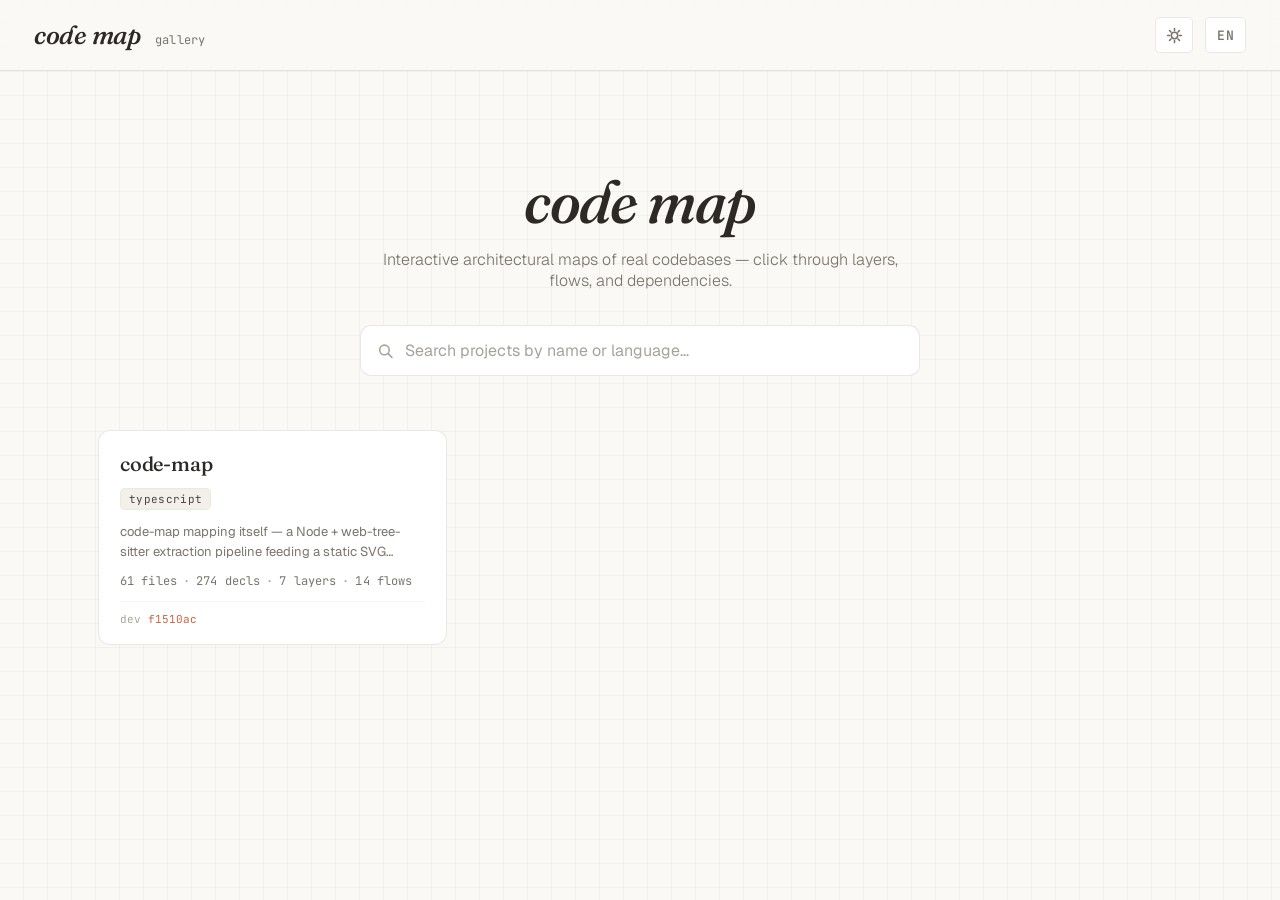
==== index.html @ 2a561281 "feat: code-map gallery — searchable GitHub Pages showcase Static gallery of code-map outputs. A cent" ====
<!doctype html>
<html lang="en" id="html-root">
<head>
<meta charset="utf-8" />
<meta name="viewport" content="width=device-width, initial-scale=1" />
<title>code map · gallery</title>

<link rel="preconnect" href="https://fonts.googleapis.com">
<link rel="preconnect" href="https://fonts.gstatic.com" crossorigin>
<link href="https://fonts.googleapis.com/css2?family=Fraunces:opsz,wght@9..144,400;9..144,500;9..144,600&family=Geist:wght@300;400;500;600&family=JetBrains+Mono:wght@400;500;600&display=swap" rel="stylesheet">

<!-- design tokens, fonts, light/dark theme — reused verbatim from the synced viewer -->
<link rel="stylesheet" href="./viewer/style.css" />
<link rel="stylesheet" href="./landing.css" />
</head>
<body class="landing">

<header class="topbar">
  <div class="brand">
    <div class="project" id="site-title">code map</div>
    <div class="build-info" id="site-sub">gallery</div>
  </div>
  <div class="controls">
    <button class="theme-toggle" id="theme-toggle" type="button" aria-label="toggle theme">
      <svg class="icon-moon" viewBox="0 0 16 16" fill="currentColor" aria-hidden="true">
        <path d="M6 1.5a6.5 6.5 0 1 0 8.5 8.5A5.5 5.5 0 0 1 6 1.5z"/>
      </svg>
      <svg class="icon-sun" viewBox="0 0 16 16" fill="none" stroke="currentColor" stroke-width="1.5" stroke-linecap="round" aria-hidden="true">
        <circle cx="8" cy="8" r="3"/>
        <path d="M8 1.5v1.8 M8 12.7v1.8 M1.5 8h1.8 M12.7 8h1.8 M3.4 3.4l1.27 1.27 M11.33 11.33l1.27 1.27 M3.4 12.6l1.27-1.27 M11.33 4.67l1.27-1.27"/>
      </svg>
    </button>
    <button class="lang-toggle" id="lang-toggle" type="button" aria-label="switch language">EN</button>
  </div>
</header>

<main class="landing-main">
  <section class="hero">
    <h1 class="hero-title" id="hero-title">code map</h1>
    <p class="hero-tagline" id="hero-tagline"></p>
    <div class="search" role="search">
      <svg class="search-icon" viewBox="0 0 16 16" fill="none" stroke="currentColor" stroke-width="1.5" stroke-linecap="round" aria-hidden="true">
        <circle cx="7" cy="7" r="4.5"/>
        <path d="M10.5 10.5 14 14"/>
      </svg>
      <input id="search" type="search" autocomplete="off" spellcheck="false" />
    </div>
  </section>

  <section class="gallery" id="gallery" aria-live="polite"></section>
  <p class="gallery-note" id="gallery-note" hidden></p>
</main>

<script type="module" src="./landing.js"></script>
</body>
</html>
---- viewer/style.css ----
:root {
  --bg-0:        #0a0e13;
  --bg-1:        #0f141b;
  --bg-2:        #161c25;
  --bg-3:        #1d2530;
  --line-faint:  rgba(140, 180, 220, 0.045);
  --line:        rgba(140, 180, 220, 0.10);
  --line-strong: rgba(140, 180, 220, 0.22);

  --text-0:      #e8ecf2;
  --text-1:      #b7bfcc;
  --text-2:      #7c8696;
  --text-3:      #525c6b;

  --accent:      #e9a771;          /* copper */
  --accent-dim:  rgba(233, 167, 113, 0.22);
  --accent-glow: rgba(233, 167, 113, 0.55);
  --cyan:        #7ad3e6;           /* edge cyan */
  --cyan-dim:    rgba(122, 211, 230, 0.32);
  --warn:        #d68b8b;

  --header-bg:      rgba(10, 14, 19, 0.86);
  --shadow-panel:   rgba(0, 0, 0, 0.22);
  --shadow-tooltip: rgba(0, 0, 0, 0.50);
  --shadow-zoom:    rgba(0, 0, 0, 0.32);
  --scroll-hover:   #2a3340;

  --font-display: "Fraunces", Georgia, serif;
  --font-ui:      "Geist", ui-sans-serif, system-ui, sans-serif;
  --font-mono:    "JetBrains Mono", ui-monospace, "SF Mono", Menlo, monospace;

  /* type scale — driven by body.fs-{small,medium,large}. 14 / 16 / 18 ratio.
     NOTE: derived values like calc(380px * var(--fs-scale)) must be written at
     the point of use, not declared here — a custom property defined on :root
     locks in the var() at :root, ignoring body-level overrides. */
  --fs-scale: 1;
}

body.fs-small  { --fs-scale: 0.875; }
body.fs-large  { --fs-scale: 1.125; }

/* light theme — warm cream / coral, inspired by claude.com */
body.light {
  --bg-0:        #faf9f6;          /* page */
  --bg-1:        #ffffff;          /* panels */
  --bg-2:        #f3f0ea;          /* subtle hover */
  --bg-3:        #e8e4d8;          /* emphasis */
  --line-faint:  rgba(60, 50, 40, 0.045);
  --line:        rgba(60, 50, 40, 0.11);
  --line-strong: rgba(60, 50, 40, 0.24);

  --text-0:      #2d2a26;
  --text-1:      #4a463f;
  --text-2:      #7a756c;
  --text-3:      #a8a39a;

  --accent:      #c96442;          /* claude warm orange */
  --accent-dim:  rgba(201, 100, 66, 0.16);
  --accent-glow: rgba(201, 100, 66, 0.38);
  --cyan:        #5c8bc9;
  --cyan-dim:    rgba(92, 139, 201, 0.30);
  --warn:        #c25555;

  --header-bg:      rgba(250, 249, 246, 0.88);
  --shadow-panel:   rgba(60, 50, 40, 0.10);
  --shadow-tooltip: rgba(60, 50, 40, 0.18);
  --shadow-zoom:    rgba(60, 50, 40, 0.12);
  --scroll-hover:   #c0b8aa;
}

* { box-sizing: border-box; }
html, body { margin: 0; padding: 0; height: 100%; background: var(--bg-0); color: var(--text-0); font-family: var(--font-ui); }

/* Theme cross-fade: only active for the brief window right after a manual theme
   toggle (body.theme-switching, added/removed in JS). Applying it to every
   element makes the whole UI — panels, SVG nodes, borders, text — ease between
   palettes together instead of snapping, which is what felt jarring before.
   It's temporary so it never interferes with hover/layout transitions. */
body.theme-switching,
body.theme-switching *,
body.theme-switching *::before,
body.theme-switching *::after {
  transition:
    background-color 0.4s cubic-bezier(0.4, 0, 0.2, 1),
    background-image 0.4s cubic-bezier(0.4, 0, 0.2, 1),
    color            0.4s cubic-bezier(0.4, 0, 0.2, 1),
    border-color     0.4s cubic-bezier(0.4, 0, 0.2, 1),
    fill             0.4s cubic-bezier(0.4, 0, 0.2, 1),
    stroke           0.4s cubic-bezier(0.4, 0, 0.2, 1) !important;
}
@media (prefers-reduced-motion: reduce) {
  body.theme-switching, body.theme-switching *,
  body.theme-switching *::before, body.theme-switching *::after { transition: none !important; }
}
body {
  /* full-height flex column: topbar (auto) + .layout (fills the rest). This
     replaces the old `.layout { height: calc(100vh - 57px) }` magic number, so
     the topbar can grow/shrink without re-deriving a hardcoded offset. */
  display: flex;
  flex-direction: column;
  overflow: hidden;
  /* blueprint grid background */
  background-image:
    linear-gradient(var(--line-faint) 1px, transparent 1px),
    linear-gradient(90deg, var(--line-faint) 1px, transparent 1px);
  background-size: 24px 24px;
  background-position: -1px -1px;
}

a { color: inherit; }
button { font-family: inherit; }

/* ---------- header ---------- */
header.topbar {
  position: sticky; top: 0; z-index: 50;
  flex: 0 0 auto;
  display: flex;
  justify-content: space-between;
  align-items: center;
  gap: 28px;
  padding: 17px 34px;
  border-bottom: 1px solid var(--line);
  background: var(--header-bg);
  backdrop-filter: blur(8px);
}

.brand {
  display: flex; align-items: baseline; gap: 14px;
}
.brand .project {
  font-family: var(--font-display);
  font-style: italic;
  font-weight: 500;
  font-size: 26px;
  letter-spacing: -0.01em;
  color: var(--text-0);
}
.brand .build-info {
  font-family: var(--font-mono);
  font-size: 12px;
  line-height: 1.4;
  color: var(--text-2);
  white-space: nowrap;
  letter-spacing: 0.02em;
}

.controls { display: flex; gap: 12px; align-items: center; }

.toggle {
  display: flex; gap: 1px; border: 1px solid var(--line); border-radius: 5px; padding: 2px;
  background: var(--bg-1);
}
.toggle[hidden] { display: none; }   /* core/all toggle is hidden in flow mode */
.toggle button {
  background: transparent; border: 0; color: var(--text-2);
  font-family: var(--font-mono); font-size: 13px; letter-spacing: 0.04em;
  padding: 6px 13px; cursor: pointer; border-radius: 3px;
  text-transform: uppercase;
}
.toggle button.active { background: var(--bg-3); color: var(--text-0); }
.toggle button:hover:not(.active) { color: var(--text-1); }

.theme-toggle, .lang-toggle, .export-toggle {
  background: var(--bg-1);
  border: 1px solid var(--line);
  border-radius: 5px;
  width: 38px; height: 36px;
  padding: 0;
  display: inline-flex; align-items: center; justify-content: center;
  color: var(--text-2);
  cursor: pointer;
  transition: color 0.15s, background 0.15s, border-color 0.15s;
}
.theme-toggle:hover, .lang-toggle:hover, .export-toggle:hover { color: var(--text-0); border-color: var(--line-strong); }
.theme-toggle svg, .lang-toggle svg, .export-toggle svg { width: 17px; height: 17px; display: block; }
.export-toggle[aria-busy="true"] { opacity: 0.5; pointer-events: none; }
.theme-toggle .icon-sun  { display: none; }
.theme-toggle .icon-moon { display: block; }
body.light .theme-toggle .icon-sun  { display: block; }
body.light .theme-toggle .icon-moon { display: none; }
.lang-toggle {
  font-family: var(--font-mono);
  font-size: 13px;
  font-weight: 600;
  letter-spacing: 0.02em;
  width: auto;
  padding: 0 11px;
}

/* ---------- main layout ---------- */
.layout {
  position: relative;
  display: flex;
  flex: 1 1 auto;
  min-height: 0;          /* let the flex child own its height and scroll internally */
  overflow: hidden;       /* clip the panels during the slide-out so their shadows don't leak */
}

.canvas-wrap {
  position: relative;
  flex: 1;
  min-width: 0;           /* let the flex item shrink below its content's intrinsic width */
  overflow: auto;
  /* Reserve scrollbar space so its appearance/disappearance can't change clientWidth.
     Without this, applyZoom can fall into a ResizeObserver feedback loop where the
     SVG height crosses the scrollbar threshold each frame and the page visibly shakes. */
  scrollbar-gutter: stable;
  padding: 32px 28px 80px;
  cursor: grab;
  /* margin-right ← right detail panel; margin-left ← left flow sidebar. */
  transition: margin 280ms cubic-bezier(0.4, 0, 0.2, 1);
}
.canvas-wrap.panning { cursor: grabbing; }
.canvas-wrap.panning * { cursor: grabbing !important; }   /* keep cursor consistent over nodes during a pan */
.layout.has-selection .canvas-wrap { margin-right: calc(380px * var(--fs-scale)); }
.layout.flow-active.flow-open .canvas-wrap { margin-left: calc(380px * var(--fs-scale)); }
.layout.commit-active.commit-open .canvas-wrap { margin-left: calc(380px * var(--fs-scale)); }

#map { display: block; }

/* ---------- right panel (overlay, slides in from the right) ---------- */
.detail {
  position: absolute;
  top: 0; right: 0; bottom: 0;
  width: calc(380px * var(--fs-scale));
  background: var(--bg-1);
  display: flex; flex-direction: column;
  border-left: 1px solid var(--line);
  box-shadow: -16px 0 32px var(--shadow-panel);
  transform: translateX(100%);
  transition: transform 280ms cubic-bezier(0.4, 0, 0.2, 1);
  z-index: 5;
}
.layout.has-selection .detail { transform: translateX(0); }

.detail-body {
  flex: 1 1 auto;
  min-height: 0; min-width: 0;
  padding: 28px 28px 24px;
  overflow-y: auto;
  overflow-x: hidden;      /* never scroll the panel sideways — long tokens wrap/clip instead */
  display: flex; flex-direction: column; gap: 22px;
}

/* language counts pinned to the bottom of the detail panel */
.lang-stats {
  flex: 0 0 auto;
  padding: 20px 28px 24px;
  border-top: 1px solid var(--line);
  display: flex; flex-direction: column; gap: 10px;
}
.lang-stat {
  display: flex; align-items: center; gap: 12px;
  font-family: var(--font-mono);
  font-size: calc(14px * var(--fs-scale));
  color: var(--text-1);
}
.lang-stat::before {
  content: "";
  display: block;
  width: 10px; height: 10px;
  border-radius: 50%;
  background: var(--lang-color, var(--lang-default));
  flex-shrink: 0;
}
.lang-stat b {
  margin-left: auto;
  color: var(--text-0);
  font-weight: 500;
  font-variant-numeric: tabular-nums;
}

.detail .empty {
  margin-top: 80px;
  color: var(--text-3);
  font-family: var(--font-mono);
  font-size: calc(12px * var(--fs-scale));
  line-height: 1.7;
  text-align: center;
}
.detail .empty .hint {
  margin-top: 18px;
  display: inline-block;
  padding: 8px 14px;
  border: 1px dashed var(--line);
  border-radius: 4px;
  color: var(--text-2);
}

.kicker {
  font-family: var(--font-mono);
  font-size: calc(10.5px * var(--fs-scale));
  color: var(--text-3);
  overflow-wrap: anywhere;
}

.class-title {
  font-family: var(--font-display);
  font-weight: 500;
  font-size: calc(24px * var(--fs-scale));
  letter-spacing: -0.015em;
  line-height: 1.2;
  margin: 6px 0 0;
  overflow-wrap: anywhere;
  color: var(--text-0);
}
.class-title em {
  font-style: italic;
  color: var(--accent);
}
/* When the title holds a full function signature, use mono + a calmer size so
   long signatures stay readable instead of dominating the panel. */
.class-title.is-signature {
  font-family: var(--font-mono);
  font-weight: 500;
  font-size: calc(15px * var(--fs-scale));
  letter-spacing: 0;
  line-height: 1.4;
}

.class-kind {
  display: inline-block;
  margin-top: 10px;
  padding: 2px 8px;
  border: 1px solid var(--line);
  border-radius: 3px;
  font-family: var(--font-mono);
  font-size: calc(10.5px * var(--fs-scale));
  color: var(--text-2);
  max-width: 100%;
  word-break: break-all;
}

.tag-row {
  display: flex; flex-wrap: wrap; gap: 6px;
  margin-top: 8px;
}
.tag-chip {
  font-family: var(--font-mono);
  font-size: calc(10px * var(--fs-scale));
  padding: 2px 7px;
  border-radius: 3px;
  background: var(--accent-dim);
  color: var(--accent);
  border: 1px solid var(--accent-dim);
}
.tag-chip.muted {
  background: transparent;
  color: var(--text-2);
  border-color: var(--line);
}

.path-row {
  display: flex; align-items: stretch; gap: 0;
  border: 1px solid var(--line);
  border-radius: 4px;
  background: var(--bg-2);
  font-family: var(--font-mono);
  font-size: calc(11.5px * var(--fs-scale));
  overflow: hidden;
  flex-shrink: 0;
}
.path-row .path-at { padding: 8px 8px 8px 10px; color: var(--accent); }
.path-row .path-text {
  flex: 1; padding: 8px 4px 8px 0;
  color: var(--text-1);
  word-break: break-all;
  line-height: 1.5;
  cursor: text;
}
.path-row .copy {
  border: 0; border-left: 1px solid var(--line);
  background: transparent; color: var(--text-2);
  padding: 0 12px; cursor: pointer; font-family: var(--font-mono); font-size: calc(11px * var(--fs-scale));
  min-width: 72px;            /* sized for the longest label ("copied"/"failed") so the row doesn't reflow */
  text-align: center;
  transition: color 0.15s, background 0.15s;
}
.path-row .copy:hover { color: var(--text-0); background: var(--bg-3); }
.path-row .copy.ok { color: var(--accent); }

.description {
  font-family: var(--font-display);
  font-size: calc(16px * var(--fs-scale)); line-height: 1.55;
  color: var(--text-1);
  font-weight: 400;
  /* break inside unspaced slash-runs like "OpenAI/Anthropic/Qwen/Kimi" so the
     paragraph wraps within the panel instead of forcing a sideways scroll. */
  overflow-wrap: anywhere;
}
.description em { font-style: italic; color: var(--text-0); }
.description.muted { color: var(--text-3); font-style: italic; font-size: calc(13px * var(--fs-scale)); }

.meta-grid {
  display: grid; grid-template-columns: 1fr 1fr; gap: 1px;
  background: var(--line);
  border: 1px solid var(--line);
  border-radius: 4px;
  overflow: hidden;
  flex-shrink: 0;
}
.meta-grid .cell {
  background: var(--bg-1);
  padding: 12px 14px;
  display: flex; flex-direction: column; gap: 4px;
  min-width: 0;            /* let the 1fr columns shrink so a long value can't break the grid */
}
.meta-grid .cell .label {
  font-family: var(--font-mono); font-size: calc(10px * var(--fs-scale));
  color: var(--text-3);
}
.meta-grid .cell .value {
  font-family: var(--font-mono); font-size: calc(15px * var(--fs-scale)); color: var(--text-0);
  font-weight: 500;
  /* numbers fit; a long value (e.g. a file name) truncates with … (full text on
     hover via the cell's title) rather than blowing out the table layout. */
  overflow: hidden; text-overflow: ellipsis; white-space: nowrap;
}

.section-h {
  font-family: var(--font-mono); font-size: calc(10.5px * var(--fs-scale));
  color: var(--text-3);
  margin: 4px 0 0;
  padding-bottom: 8px; border-bottom: 1px solid var(--line);
}

.edge-list { display: flex; flex-direction: column; gap: 4px; margin-top: 8px; }
.edge-row {
  display: flex; flex-direction: column;
  padding: 6px 10px;
  border-radius: 3px;
  font-family: var(--font-mono); font-size: calc(11.5px * var(--fs-scale));
  color: var(--text-1);
  cursor: pointer;
  transition: background 0.12s, color 0.12s;
}
.edge-row:hover { background: var(--bg-2); color: var(--text-0); }
.edge-row-main {
  display: flex; align-items: center; gap: 8px;
  min-width: 0;       /* allow children to shrink below intrinsic width */
}
.edge-row .arrow { color: var(--cyan); flex: 0 0 auto; }
.edge-row .edge-name {
  flex: 1 1 auto;
  min-width: 0;
  overflow: hidden;
  text-overflow: ellipsis;
  white-space: nowrap;
}
.edge-row .kind {
  flex: 0 0 auto;
  font-size: calc(9.5px * var(--fs-scale)); color: var(--text-3);
}
.edge-row .edge-pkg {
  margin-top: 2px;
  padding-left: 16px;      /* aligns with name (arrow ~10px + gap 8) */
  font-size: calc(10px * var(--fs-scale));
  color: var(--text-3);
  overflow-wrap: anywhere;
  line-height: 1.35;
}
.edge-row.is-out .arrow::before { content: "→"; }
.edge-row.is-in  .arrow::before { content: "←"; }
.edge-row.is-in .edge-name { color: var(--text-2); }

.subhint { font-family: var(--font-mono); font-size: calc(11px * var(--fs-scale)); color: var(--text-3); margin-top: 6px; }

/* ---------- SVG node styles ---------- */
.layer-band rect.bg { fill: var(--bg-1); stroke: var(--line); stroke-width: 1; }
.layer-band .label {
  font-family: var(--font-display);
  font-style: italic;
  font-weight: 500;
  font-size: calc(22px * var(--fs-scale));
  fill: var(--text-1);
  letter-spacing: -0.01em;
}
.layer-band .summary {
  font-family: var(--font-mono);
  font-size: calc(10.5px * var(--fs-scale));
  fill: var(--text-3);
}
.layer-band .count {
  font-family: var(--font-mono);
  font-size: calc(10.5px * var(--fs-scale));
  fill: var(--text-2);
  text-anchor: end;
}

.node.flow-hub rect { stroke-dasharray: 4 3; opacity: 0.55; }
.node.flow-core rect { stroke: var(--accent); stroke-width: 1.8; }

/* ---------- left flow / commit sidebars (slide in from the left, mirror .detail) ---------- */
.flow-sidebar, .commit-sidebar {
  position: absolute;
  top: 0; left: 0; bottom: 0;
  width: calc(380px * var(--fs-scale));   /* match the right detail panel width */
  background: var(--bg-1);
  display: flex; flex-direction: column;
  border-right: 1px solid var(--line);
  box-shadow: 16px 0 32px var(--shadow-panel);
  transform: translateX(-100%);
  transition: transform 280ms cubic-bezier(0.4, 0, 0.2, 1);
  z-index: 5;
}
.layout.flow-active.flow-open .flow-sidebar { transform: translateX(0); }
.layout.commit-active.commit-open .commit-sidebar { transform: translateX(0); }

.flow-sidebar-head, .commit-sidebar-head {
  flex: 0 0 auto;
  display: flex; align-items: center; justify-content: space-between;
  gap: 10px;
  padding: 18px 14px 14px 22px;
  border-bottom: 1px solid var(--line);
}
.flow-sidebar-title, .commit-sidebar-title {
  font-family: var(--font-display);
  font-style: italic;
  font-weight: 500;
  font-size: calc(18px * var(--fs-scale));
  color: var(--text-1);
}
.flow-collapse, .flow-expand, .commit-collapse, .commit-expand {
  background: var(--bg-1);
  border: 1px solid var(--line);
  border-radius: 5px;
  width: 28px; height: 28px;
  padding: 0;
  display: inline-flex; align-items: center; justify-content: center;
  color: var(--text-2); cursor: pointer;
  transition: color 0.15s, background 0.15s, border-color 0.15s;
}
.flow-collapse:hover, .flow-expand:hover, .commit-collapse:hover, .commit-expand:hover { color: var(--text-0); border-color: var(--line-strong); }
.flow-collapse svg, .flow-expand svg, .commit-collapse svg, .commit-expand svg { width: 15px; height: 15px; display: block; }

.flow-list, .commit-list {
  flex: 1 1 auto;
  min-height: 0;
  overflow-y: auto;
  overflow-x: hidden;      /* names/descriptions wrap; never scroll sideways */
  padding: 12px 12px 20px;
  display: flex; flex-direction: column; gap: 4px;
}
.flow-item, .commit-item {
  display: flex; flex-direction: column; gap: 3px;
  width: 100%;
  text-align: left;
  background: transparent;
  border: 1px solid transparent;
  border-radius: 5px;
  padding: 9px 12px;
  cursor: pointer;
  color: var(--text-1);
  transition: background 0.12s, border-color 0.12s, color 0.12s;
}
.flow-item:hover, .commit-item:hover { background: var(--bg-2); color: var(--text-0); }
.flow-item.active, .commit-item.active { background: var(--accent-dim); border-color: var(--accent-dim); }
/* active item: accent color only — NOT font-weight. Bolding a name that contains
   CJK falls back to synthetic bold (no real 600 in many CJK fonts), which widens
   glyphs, shifts the wrap point, and makes the item's height jump on selection. */
.flow-item.active .flow-item-name, .commit-item.active .commit-item-name { color: var(--accent); }
.flow-item-name, .commit-item-name {
  font-family: var(--font-mono);
  font-size: calc(12.5px * var(--fs-scale));
  letter-spacing: 0.01em;
  overflow-wrap: anywhere;
  line-height: 1.35;
}
.flow-item-desc, .commit-item-desc {
  font-family: var(--font-ui);
  font-size: calc(11px * var(--fs-scale));
  color: var(--text-3);
  line-height: 1.4;
  overflow-wrap: anywhere;
}
.flow-item.active .flow-item-desc, .commit-item.active .commit-item-desc { color: var(--text-2); }

/* commit items whose changed files map to no class in the graph (dimmed name + note) */
.commit-item.no-match .commit-item-name { color: var(--text-3); }
.commit-note { font-family: var(--font-ui); font-size: calc(10.5px * var(--fs-scale)); color: var(--text-3); padding: 2px 0 0; }

/* collapsed-state expand handle — a thin tab on the left edge (flow / commit) */
.flow-expand, .commit-expand {
  position: absolute;
  top: 50%; left: 0;
  transform: translateY(-50%);
  width: 22px; height: 64px;
  border-left: 0;
  border-top-left-radius: 0; border-bottom-left-radius: 0;
  box-shadow: 6px 0 16px var(--shadow-zoom);
  z-index: 4;
  display: none;
}
.layout.flow-active:not(.flow-open) .flow-expand { display: inline-flex; }
.layout.commit-active:not(.commit-open) .commit-expand { display: inline-flex; }

.node { cursor: pointer; }
.node rect {
  fill: var(--bg-2);
  stroke: var(--line-strong);
  stroke-width: 1;
  transition: fill 0.18s, stroke 0.18s, stroke-width 0.18s;
}
.node rect.lang-stripe {
  /* a thin left-edge stripe colored by language */
  stroke: none;
  pointer-events: none;
}
.node .nlabel {
  font-family: var(--font-mono);
  font-size: calc(11px * var(--fs-scale));
  fill: var(--text-1);
  pointer-events: none;
  dominant-baseline: middle;
}
.node:hover rect:not(.lang-stripe) {
  fill: var(--bg-3);
  stroke: var(--text-2);
}
.node:hover .nlabel { fill: var(--text-0); }

.node.selected rect:not(.lang-stripe) {
  fill: var(--accent-dim);
  stroke: var(--accent);
  stroke-width: 1.5;
  filter: drop-shadow(0 0 6px var(--accent-glow));
}
.node.selected .nlabel { fill: var(--accent); font-weight: 600; }

.node.dimmed { opacity: 0.18; }
.node.peer rect:not(.lang-stripe) { stroke: var(--cyan); stroke-width: 1.5; }
.node.peer .nlabel { fill: var(--cyan); }

/* language palette — each gets a distinct hue for the stripe + header chip */
:root {
  --lang-kotlin:     #b08bff;
  --lang-java:       #f4a261;
  --lang-python:     #7ad3e6;
  --lang-go:         #5dcfd6;
  --lang-rust:       #e6826b;
  --lang-typescript: #5d8fe6;
  --lang-javascript: #e6c25d;
  --lang-default:    #8b8b8b;
}

.lang-tag {
  font-family: var(--font-mono);
  color: var(--text-1);
  font-size: calc(10.5px * var(--fs-scale));
  letter-spacing: 0.02em;
}

.edge {
  fill: none;
  stroke: var(--line);
  stroke-width: 1;
  pointer-events: none;
  transition: stroke 0.2s, stroke-width 0.2s, opacity 0.2s;
}
.edge.active {
  stroke: var(--cyan-dim);
  stroke-width: 1.4;
}
.edge.active.out { stroke: var(--accent); }
.edge.dimmed { opacity: 0.04; }

/* flow-mode edges: a calm resting orange that selection brings into focus.
   When a node is selected, the edges on its flow slice go `.active` (lit) and
   every other edge goes `.dimmed` — so a disabled (dimmed) node's connectors
   read as disabled too, instead of the whole flow staying fully highlighted. */
.edge.flow { stroke: var(--accent); opacity: 0.5; stroke-width: 1.4; }
.edge.flow.active { opacity: 1; stroke-width: 1.7; }
.edge.flow.dimmed { opacity: 0.05; }

/* tooltip */
.tooltip {
  position: fixed;
  pointer-events: none;
  background: var(--bg-3);
  border: 1px solid var(--line-strong);
  border-radius: 4px;
  padding: 6px 10px;
  font-family: var(--font-mono);
  font-size: calc(11px * var(--fs-scale));
  color: var(--text-0);
  z-index: 100;
  white-space: nowrap;
  opacity: 0;
  transition: opacity 0.1s;
  box-shadow: 0 6px 22px var(--shadow-tooltip);
}
.tooltip.visible { opacity: 1; }
.tooltip .pkg { color: var(--text-3); }

/* zoom controls (bottom-left overlay) */
.zoom-controls {
  position: absolute;
  bottom: 24px;
  left: 24px;
  display: flex;
  gap: 1px;
  background: var(--bg-2);
  border: 1px solid var(--line);
  border-radius: 6px;
  padding: 2px;
  z-index: 4;
  font-family: var(--font-mono);
  box-shadow: 0 4px 16px var(--shadow-zoom);
  user-select: none;
  /* slide clear of the flow sidebar when it opens (matches the panel transition) */
  transition: left 280ms cubic-bezier(0.4, 0, 0.2, 1);
}
.layout.flow-active.flow-open .zoom-controls { left: calc(380px * var(--fs-scale) + 24px); }
.layout.commit-active.commit-open .zoom-controls { left: calc(380px * var(--fs-scale) + 24px); }
.zoom-controls button {
  background: transparent;
  border: 0;
  color: var(--text-1);
  cursor: pointer;
  font-size: 14px;
  padding: 6px 10px;
  min-width: 32px;
  border-radius: 4px;
  font-family: inherit;
  transition: background 0.15s, color 0.15s;
}
.zoom-controls button:hover { background: var(--bg-3); color: var(--text-0); }
.zoom-controls button:active { background: var(--accent-dim); }
.zoom-controls .zoom-pct {
  font-size: 11px;
  letter-spacing: 0.04em;
  min-width: 58px;
}

/* error state */
.error-state {
  padding: 60px 28px;
  text-align: center;
  color: var(--text-2);
  font-family: var(--font-mono);
  font-size: calc(13px * var(--fs-scale));
  line-height: 1.7;
}
.error-state code {
  display: block;
  margin-top: 18px;
  padding: 14px 18px;
  background: var(--bg-2);
  border: 1px solid var(--line);
  border-radius: 4px;
  color: var(--accent);
  text-align: left;
  white-space: pre;
}

/* scrollbars */
::-webkit-scrollbar { width: 10px; height: 10px; }
::-webkit-scrollbar-track { background: var(--bg-0); }
::-webkit-scrollbar-thumb { background: var(--bg-3); border-radius: 5px; border: 2px solid var(--bg-0); }
::-webkit-scrollbar-thumb:hover { background: var(--scroll-hover); }
/* the corner where horizontal + vertical scrollbars meet — without this it
   falls back to the browser default (white), which shows as a stray light
   square in dark mode. Match the track so it disappears into the canvas. */
::-webkit-scrollbar-corner { background: var(--bg-0); }

/* responsive: side panels take the full viewport width on narrow screens */
@media (max-width: 900px) {
  .detail { width: 100%; }
  .flow-sidebar { width: 100%; }
}

/* dispatch (interface → implementor) flow edges: dashed, slightly muted */
.edge.flow.dispatch { stroke-dasharray: 5 4; stroke-opacity: 0.85; }
.dispatch-more { font: 500 11px var(--font-mono); fill: var(--text-2); }
---- landing.css ----
/* --------------------------------------------------------------------
   landing.css — gallery home page. Loaded AFTER viewer/style.css, so it
   inherits every design token (:root vars), the Fraunces/Geist/JetBrains
   fonts, and the .light theme palette — and overrides only the few global
   rules the viewer set for its full-screen app shell. Selectors are scoped
   to .landing / landing-only classes so nothing here can bleed back into the
   viewer when both share style.css tokens.
   -------------------------------------------------------------------- */

/* the viewer makes <body> a non-scrolling flex column; the gallery scrolls */
body.landing {
  display: block;
  overflow-y: auto;
  height: auto;
  min-height: 100%;
}

/* ---------- main ---------- */
.landing-main {
  max-width: 1140px;
  margin: 0 auto;
  padding: 0 28px 96px;
}

/* ---------- hero + search ---------- */
.hero {
  display: flex;
  flex-direction: column;
  align-items: center;
  text-align: center;
  padding: clamp(48px, 11vh, 116px) 0 40px;
}
.hero-title {
  font-family: var(--font-display);
  font-style: italic;
  font-weight: 500;
  font-size: clamp(38px, 6vw, 60px);
  letter-spacing: -0.02em;
  line-height: 1.05;
  margin: 0;
  color: var(--text-0);
}
.hero-tagline {
  font-family: var(--font-ui);
  font-size: 16px;
  font-weight: 300;
  color: var(--text-2);
  margin: 16px 0 0;
  max-width: 540px;
}

.search {
  position: relative;
  width: min(560px, 100%);
  margin-top: 34px;
}
.search-icon {
  position: absolute;
  left: 17px; top: 50%;
  transform: translateY(-50%);
  width: 17px; height: 17px;
  color: var(--text-3);
  pointer-events: none;
  transition: color 0.15s;
}
.search input {
  width: 100%;
  box-sizing: border-box;
  padding: 14px 18px 14px 44px;
  font-family: var(--font-ui);
  font-size: 16px;
  color: var(--text-0);
  background: var(--bg-1);
  border: 1px solid var(--line);
  border-radius: 11px;
  outline: none;
  transition: border-color 0.15s, box-shadow 0.15s, background 0.15s;
}
.search input::placeholder { color: var(--text-3); }
.search input:focus {
  border-color: var(--accent);
  box-shadow: 0 0 0 3px var(--accent-dim);
  background: var(--bg-0);
}
.search:focus-within .search-icon { color: var(--accent); }
/* hide the native search "x" clear button for a cleaner look */
.search input::-webkit-search-cancel-button { -webkit-appearance: none; appearance: none; }

/* ---------- gallery grid ---------- */
.gallery {
  display: grid;
  grid-template-columns: repeat(auto-fill, minmax(300px, 1fr));
  gap: 18px;
  margin-top: 14px;
}

.card {
  display: flex;
  flex-direction: column;
  gap: 12px;
  padding: 20px 21px 18px;
  background: var(--bg-1);
  border: 1px solid var(--line);
  border-radius: 12px;
  text-decoration: none;
  color: inherit;
  transition: border-color 0.16s, transform 0.16s, box-shadow 0.16s;
}
.card:hover {
  border-color: var(--accent);
  transform: translateY(-3px);
  box-shadow: 0 10px 30px -14px var(--shadow-panel);
}

.card-head { display: flex; align-items: baseline; justify-content: space-between; gap: 10px; }
.card-name {
  font-family: var(--font-display);
  font-weight: 500;
  font-size: 20px;
  letter-spacing: -0.01em;
  color: var(--text-0);
  word-break: break-word;
}
.card-tag {
  flex: 0 0 auto;
  font-family: var(--font-mono);
  font-size: 10px;
  letter-spacing: 0.06em;
  text-transform: uppercase;
  color: var(--text-3);
  border: 1px solid var(--line);
  border-radius: 4px;
  padding: 2px 6px;
}

.card-langs { display: flex; flex-wrap: wrap; gap: 6px; }
.lang-chip {
  font-family: var(--font-mono);
  font-size: 11px;
  letter-spacing: 0.03em;
  color: var(--text-1);
  background: var(--bg-2);
  border: 1px solid var(--line-faint);
  border-radius: 5px;
  padding: 3px 8px;
}

.card-desc {
  font-family: var(--font-ui);
  font-size: 13px;
  line-height: 1.5;
  color: var(--text-2);
  margin: 0;
  display: -webkit-box;
  -webkit-line-clamp: 2;
  -webkit-box-orient: vertical;
  overflow: hidden;
}

.card-stats {
  font-family: var(--font-mono);
  font-size: 12px;
  letter-spacing: 0.01em;
  color: var(--text-2);
  margin-top: auto;
}
.card-stats .dot { color: var(--text-3); margin: 0 6px; }
.card-git {
  font-family: var(--font-mono);
  font-size: 11px;
  color: var(--text-3);
  border-top: 1px solid var(--line-faint);
  padding-top: 10px;
}
.card-git .accent { color: var(--accent); }

/* ---------- empty / note ---------- */
.gallery-note {
  text-align: center;
  font-family: var(--font-ui);
  font-size: 15px;
  color: var(--text-2);
  margin-top: 64px;
}
.gallery-note code {
  font-family: var(--font-mono);
  font-size: 13px;
  color: var(--text-1);
  background: var(--bg-2);
  border: 1px solid var(--line);
  border-radius: 5px;
  padding: 2px 7px;
}
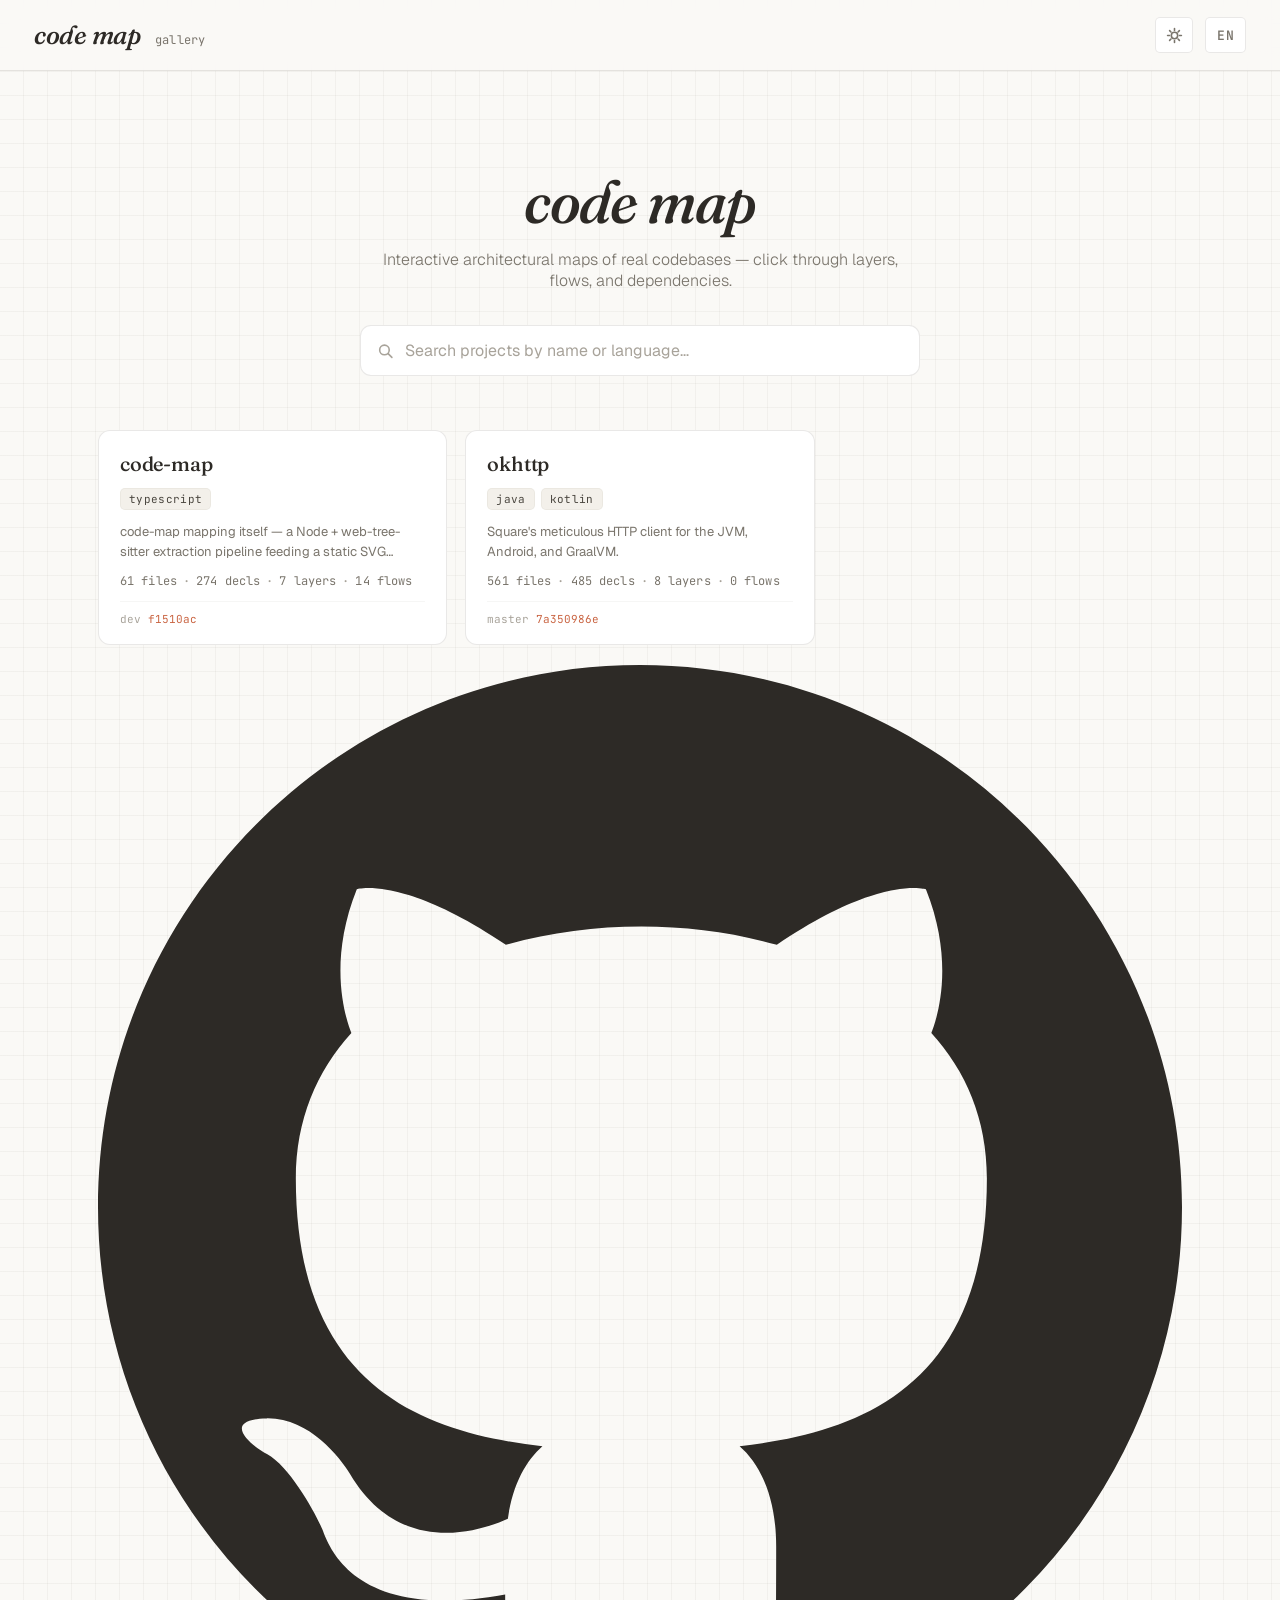
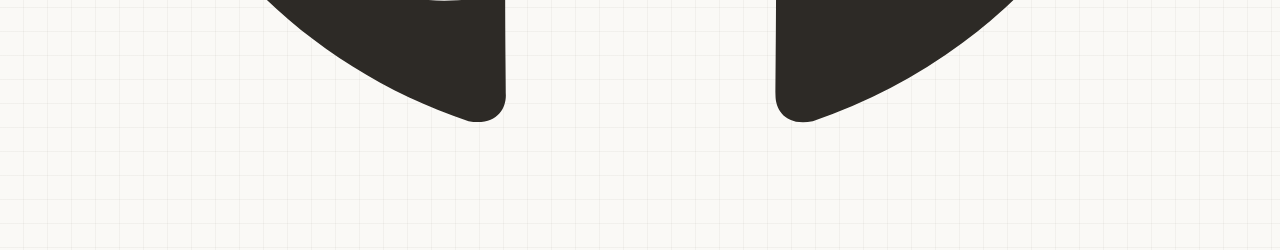
==== commit 4d1578e6: "feat: add home page CTA banner markup Co-Authored-By: Claude Opus 4.8 (1M context) <noreply@anthropi" ====
--- a/index.html
+++ b/index.html
@@ -49,6 +49,20 @@
 
   <section class="gallery" id="gallery" aria-live="polite"></section>
   <p class="gallery-note" id="gallery-note" hidden></p>
+
+  <!-- CTA: promote the free, open-source code-map plugin. Text filled by applyLang(). -->
+  <section class="cta" aria-labelledby="cta-title">
+    <div class="cta-text">
+      <h2 class="cta-title" id="cta-title"></h2>
+      <p class="cta-desc" id="cta-desc"></p>
+    </div>
+    <a class="cta-btn" href="https://github.com/MollyAI/code-map" target="_blank" rel="noopener noreferrer">
+      <svg class="cta-gh" viewBox="0 0 16 16" fill="currentColor" aria-hidden="true">
+        <path d="M8 0C3.58 0 0 3.58 0 8c0 3.54 2.29 6.53 5.47 7.59.4.07.55-.17.55-.38 0-.19-.01-.82-.01-1.49-2.01.37-2.53-.49-2.69-.94-.09-.23-.48-.94-.82-1.13-.28-.15-.68-.52-.01-.53.63-.01 1.08.58 1.23.82.72 1.21 1.87.87 2.33.66.07-.52.28-.87.51-1.07-1.78-.2-3.64-.89-3.64-3.95 0-.87.31-1.59.82-2.15-.08-.2-.36-1.02.08-2.12 0 0 .67-.21 2.2.82.64-.18 1.32-.27 2-.27.68 0 1.36.09 2 .27 1.53-1.04 2.2-.82 2.2-.82.44 1.1.16 1.92.08 2.12.51.56.82 1.27.82 2.15 0 3.07-1.87 3.75-3.65 3.95.29.25.54.73.54 1.48 0 1.07-.01 1.93-.01 2.2 0 .21.15.46.55.38A8.01 8.01 0 0 0 16 8c0-4.42-3.58-8-8-8z"/>
+      </svg>
+      <span id="cta-btn-label"></span>
+    </a>
+  </section>
 </main>
 
 <script type="module" src="./landing.js"></script>
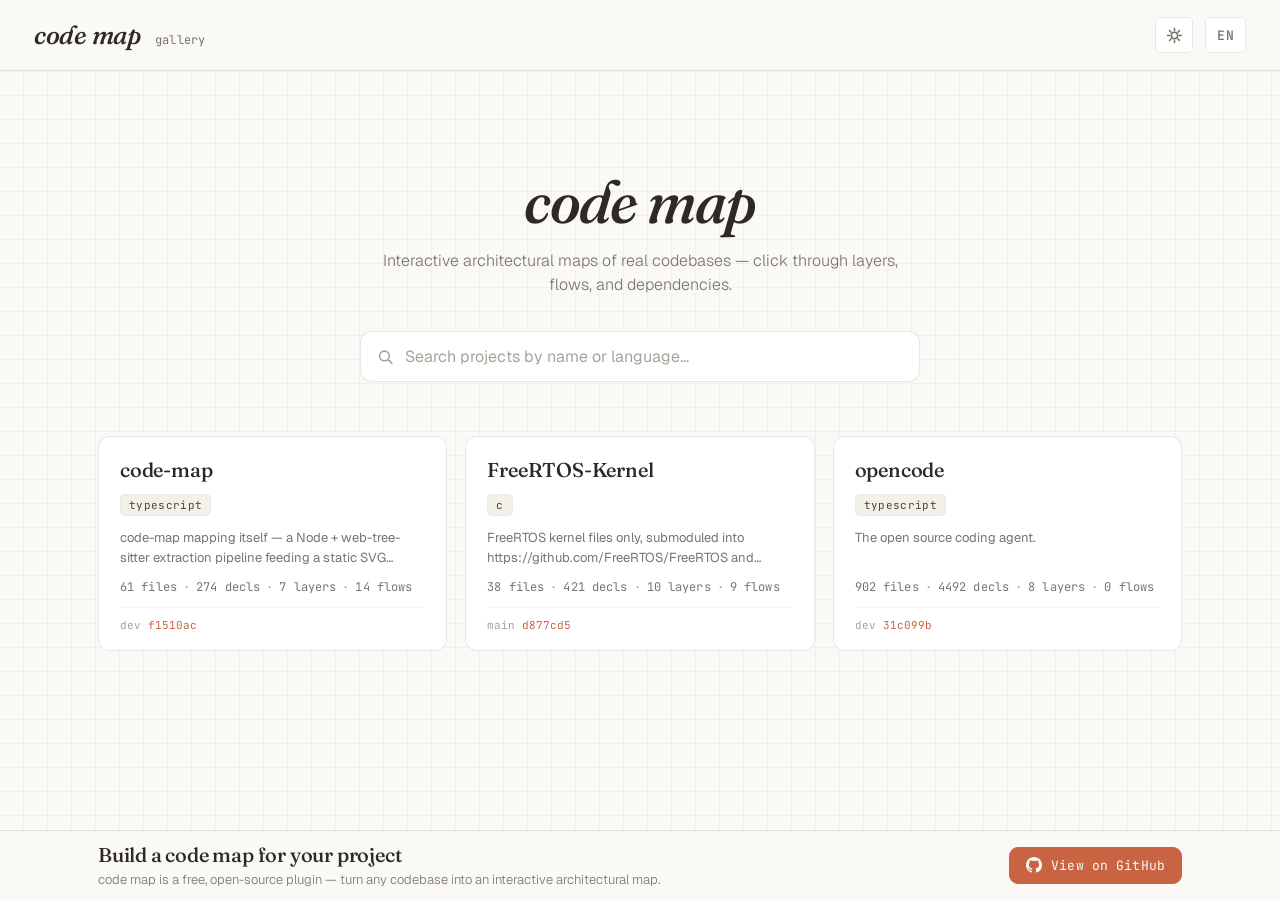
==== commit 99902264: "feat(home): fixed floating CTA strip + stop layout jump on EN↔ZH switch - Pin the CTA to the viewpor" ====
--- a/index.html
+++ b/index.html
@@ -50,18 +50,21 @@
   <section class="gallery" id="gallery" aria-live="polite"></section>
   <p class="gallery-note" id="gallery-note" hidden></p>
 
-  <!-- CTA: promote the free, open-source code-map plugin. Text filled by applyLang(). -->
+  <!-- CTA: promote the free, open-source code-map plugin. Fixed floating strip
+       at the bottom (see .cta in landing.css). Text filled by applyLang(). -->
   <section class="cta" aria-labelledby="cta-title">
-    <div class="cta-text">
-      <h2 class="cta-title" id="cta-title"></h2>
-      <p class="cta-desc" id="cta-desc"></p>
+    <div class="cta-inner">
+      <div class="cta-text">
+        <h2 class="cta-title" id="cta-title"></h2>
+        <p class="cta-desc" id="cta-desc"></p>
+      </div>
+      <a class="cta-btn" href="https://github.com/MollyAI/code-map" target="_blank" rel="noopener noreferrer">
+        <svg class="cta-gh" viewBox="0 0 16 16" fill="currentColor" aria-hidden="true">
+          <path d="M8 0C3.58 0 0 3.58 0 8c0 3.54 2.29 6.53 5.47 7.59.4.07.55-.17.55-.38 0-.19-.01-.82-.01-1.49-2.01.37-2.53-.49-2.69-.94-.09-.23-.48-.94-.82-1.13-.28-.15-.68-.52-.01-.53.63-.01 1.08.58 1.23.82.72 1.21 1.87.87 2.33.66.07-.52.28-.87.51-1.07-1.78-.2-3.64-.89-3.64-3.95 0-.87.31-1.59.82-2.15-.08-.2-.36-1.02.08-2.12 0 0 .67-.21 2.2.82.64-.18 1.32-.27 2-.27.68 0 1.36.09 2 .27 1.53-1.04 2.2-.82 2.2-.82.44 1.1.16 1.92.08 2.12.51.56.82 1.27.82 2.15 0 3.07-1.87 3.75-3.65 3.95.29.25.54.73.54 1.48 0 1.07-.01 1.93-.01 2.2 0 .21.15.46.55.38A8.01 8.01 0 0 0 16 8c0-4.42-3.58-8-8-8z"/>
+        </svg>
+        <span id="cta-btn-label"></span>
+      </a>
     </div>
-    <a class="cta-btn" href="https://github.com/MollyAI/code-map" target="_blank" rel="noopener noreferrer">
-      <svg class="cta-gh" viewBox="0 0 16 16" fill="currentColor" aria-hidden="true">
-        <path d="M8 0C3.58 0 0 3.58 0 8c0 3.54 2.29 6.53 5.47 7.59.4.07.55-.17.55-.38 0-.19-.01-.82-.01-1.49-2.01.37-2.53-.49-2.69-.94-.09-.23-.48-.94-.82-1.13-.28-.15-.68-.52-.01-.53.63-.01 1.08.58 1.23.82.72 1.21 1.87.87 2.33.66.07-.52.28-.87.51-1.07-1.78-.2-3.64-.89-3.64-3.95 0-.87.31-1.59.82-2.15-.08-.2-.36-1.02.08-2.12 0 0 .67-.21 2.2.82.64-.18 1.32-.27 2-.27.68 0 1.36.09 2 .27 1.53-1.04 2.2-.82 2.2-.82.44 1.1.16 1.92.08 2.12.51.56.82 1.27.82 2.15 0 3.07-1.87 3.75-3.65 3.95.29.25.54.73.54 1.48 0 1.07-.01 1.93-.01 2.2 0 .21.15.46.55.38A8.01 8.01 0 0 0 16 8c0-4.42-3.58-8-8-8z"/>
-      </svg>
-      <span id="cta-btn-label"></span>
-    </a>
   </section>
 </main>
 
--- a/landing.css
+++ b/landing.css
@@ -13,13 +13,17 @@
   overflow-y: auto;
   height: auto;
   min-height: 100%;
+  /* reserve the scrollbar gutter so a language switch that changes content
+     height (and toggles the scrollbar) never shifts the layout sideways */
+  scrollbar-gutter: stable;
 }
 
 /* ---------- main ---------- */
 .landing-main {
   max-width: 1140px;
   margin: 0 auto;
-  padding: 0 28px 96px;
+  /* generous bottom padding so the last row of cards clears the fixed CTA strip */
+  padding: 0 28px 100px;
 }
 
 /* ---------- hero + search ---------- */
@@ -44,9 +48,13 @@
   font-family: var(--font-ui);
   font-size: 16px;
   font-weight: 300;
+  line-height: 1.5;
   color: var(--text-2);
   margin: 16px 0 0;
   max-width: 540px;
+  /* reserve two lines: EN wraps to 2, ZH to 1 — fixing the height keeps the
+     search box and the grid below from jumping when the language is switched */
+  min-height: 48px;
 }
 
 .search {
@@ -191,3 +199,72 @@
   border-radius: 5px;
   padding: 2px 7px;
 }
+
+/* ---------- CTA banner — fixed floating strip at the bottom ----------
+   A full-width bar pinned to the viewport bottom, mirroring the sticky
+   .topbar (same --header-bg + blur) so the page is bracketed top & bottom.
+   Title/desc are kept to a single line each (ellipsis) so the bar's height
+   is constant across EN↔ZH — it never scrolls, never jumps. */
+.cta {
+  position: fixed;
+  left: 0; right: 0; bottom: 0;
+  z-index: 40;
+  background: var(--header-bg);
+  backdrop-filter: blur(8px);
+  border-top: 1px solid var(--line);
+}
+.cta-inner {
+  max-width: 1140px;
+  margin: 0 auto;
+  display: flex;
+  align-items: center;
+  justify-content: space-between;
+  gap: 24px;
+  padding: 11px 28px;   /* short strip — was a 26px-tall card */
+}
+.cta-text { flex: 1 1 auto; min-width: 0; }   /* min-width:0 lets the desc ellipsis instead of forcing the bar taller */
+.cta-title {
+  font-family: var(--font-display);
+  font-weight: 500;
+  font-size: 20px;       /* one notch smaller (was 22) */
+  line-height: 1.3;      /* fixed line box so the CJK title isn't taller than the Latin one */
+  letter-spacing: -0.01em;
+  color: var(--text-0);
+  margin: 0;
+  white-space: nowrap;
+  overflow: hidden;
+  text-overflow: ellipsis;
+}
+.cta-desc {
+  font-family: var(--font-ui);
+  font-size: 13px;
+  font-weight: 300;
+  line-height: 1.4;
+  color: var(--text-2);
+  margin: 3px 0 0;
+  white-space: nowrap;
+  overflow: hidden;
+  text-overflow: ellipsis;
+}
+.cta-btn {
+  flex: 0 0 auto;
+  display: inline-flex;
+  align-items: center;
+  gap: 9px;
+  padding: 9px 16px;
+  font-family: var(--font-mono);
+  font-size: 13px;
+  letter-spacing: 0.01em;
+  color: var(--bg-0);
+  background: var(--accent);
+  border: 1px solid var(--accent);
+  border-radius: 9px;
+  text-decoration: none;
+  transition: transform 0.16s, box-shadow 0.16s, filter 0.16s;
+}
+.cta-btn:hover {
+  transform: translateY(-2px);
+  filter: brightness(1.06);
+  box-shadow: 0 8px 24px -12px var(--accent);
+}
+.cta-gh { width: 16px; height: 16px; flex: 0 0 auto; }
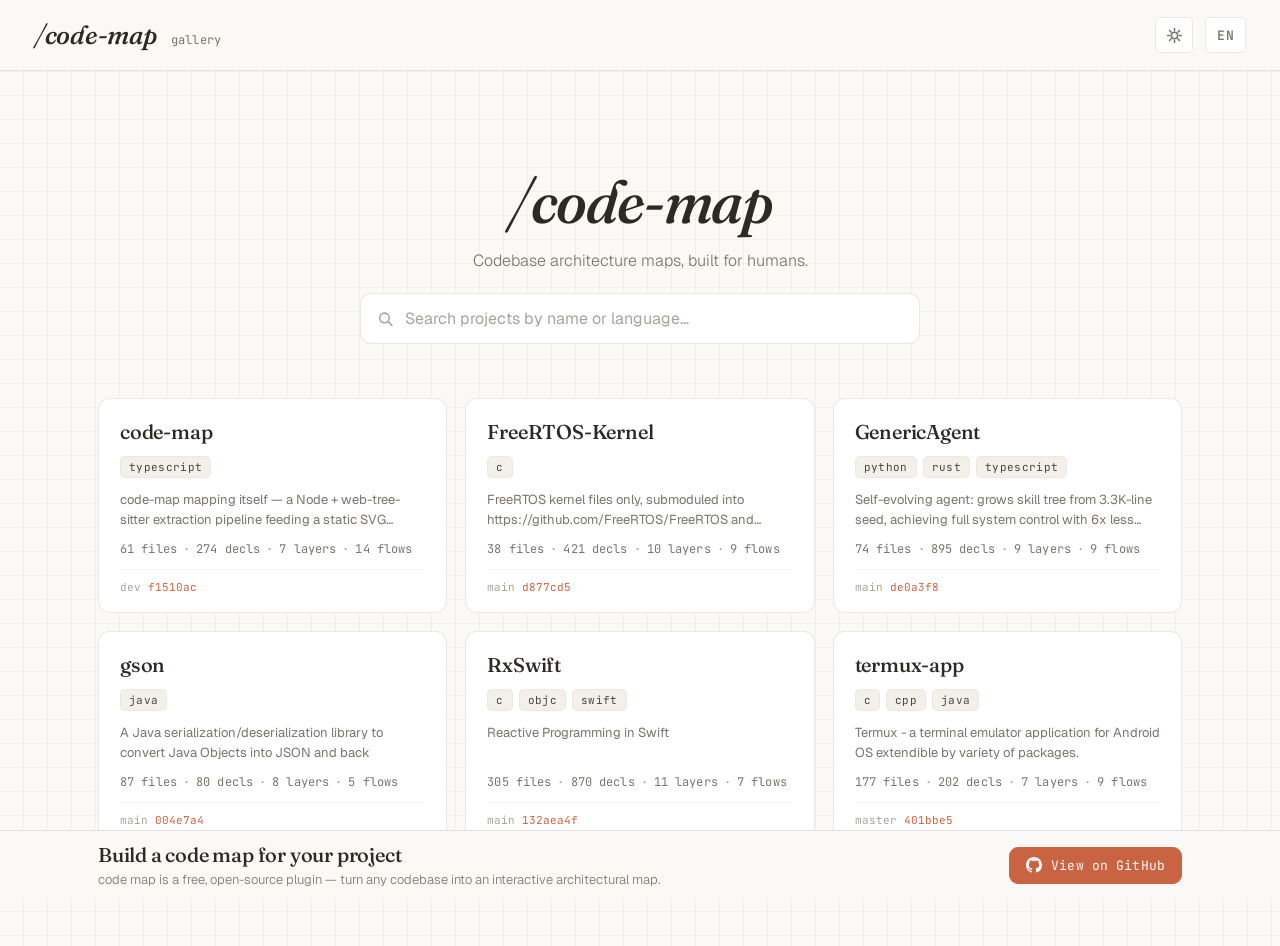
==== commit 606d16fe: "style(home): rebrand to /code-map + reframe tagline as "built for humans" Co-Authored-By: Claude Opu" ====
--- a/index.html
+++ b/index.html
@@ -3,7 +3,7 @@
 <head>
 <meta charset="utf-8" />
 <meta name="viewport" content="width=device-width, initial-scale=1" />
-<title>code map · gallery</title>
+<title>/code-map</title>
 
 <link rel="preconnect" href="https://fonts.googleapis.com">
 <link rel="preconnect" href="https://fonts.gstatic.com" crossorigin>
@@ -11,13 +11,15 @@
 
 <!-- design tokens, fonts, light/dark theme — reused verbatim from the synced viewer -->
 <link rel="stylesheet" href="./viewer/style.css" />
-<link rel="stylesheet" href="./landing.css" />
+<!-- ?v= cache-busts the gallery's own CSS: GitHub Pages caches assets, so bump
+     this whenever landing.css changes or browsers keep serving a stale copy. -->
+<link rel="stylesheet" href="./landing.css?v=20260608" />
 </head>
 <body class="landing">
 
 <header class="topbar">
   <div class="brand">
-    <div class="project" id="site-title">code map</div>
+    <div class="project" id="site-title">/code-map</div>
     <div class="build-info" id="site-sub">gallery</div>
   </div>
   <div class="controls">
@@ -36,7 +38,7 @@
 
 <main class="landing-main">
   <section class="hero">
-    <h1 class="hero-title" id="hero-title">code map</h1>
+    <h1 class="hero-title" id="hero-title">/code-map</h1>
     <p class="hero-tagline" id="hero-tagline"></p>
     <div class="search" role="search">
       <svg class="search-icon" viewBox="0 0 16 16" fill="none" stroke="currentColor" stroke-width="1.5" stroke-linecap="round" aria-hidden="true">
@@ -68,6 +70,6 @@
   </section>
 </main>
 
-<script type="module" src="./landing.js"></script>
+<script type="module" src="./landing.js?v=20260608"></script>
 </body>
 </html>
--- a/landing.css
+++ b/landing.css
@@ -52,15 +52,15 @@
   color: var(--text-2);
   margin: 16px 0 0;
   max-width: 540px;
-  /* reserve two lines: EN wraps to 2, ZH to 1 — fixing the height keeps the
-     search box and the grid below from jumping when the language is switched */
-  min-height: 48px;
+  /* both EN and ZH taglines fit on a single line — reserve one line so the
+     search box and the grid below don't jump when the language is switched */
+  min-height: 24px;
 }
 
 .search {
   position: relative;
   width: min(560px, 100%);
-  margin-top: 34px;
+  margin-top: 20px;
 }
 .search-icon {
   position: absolute;
